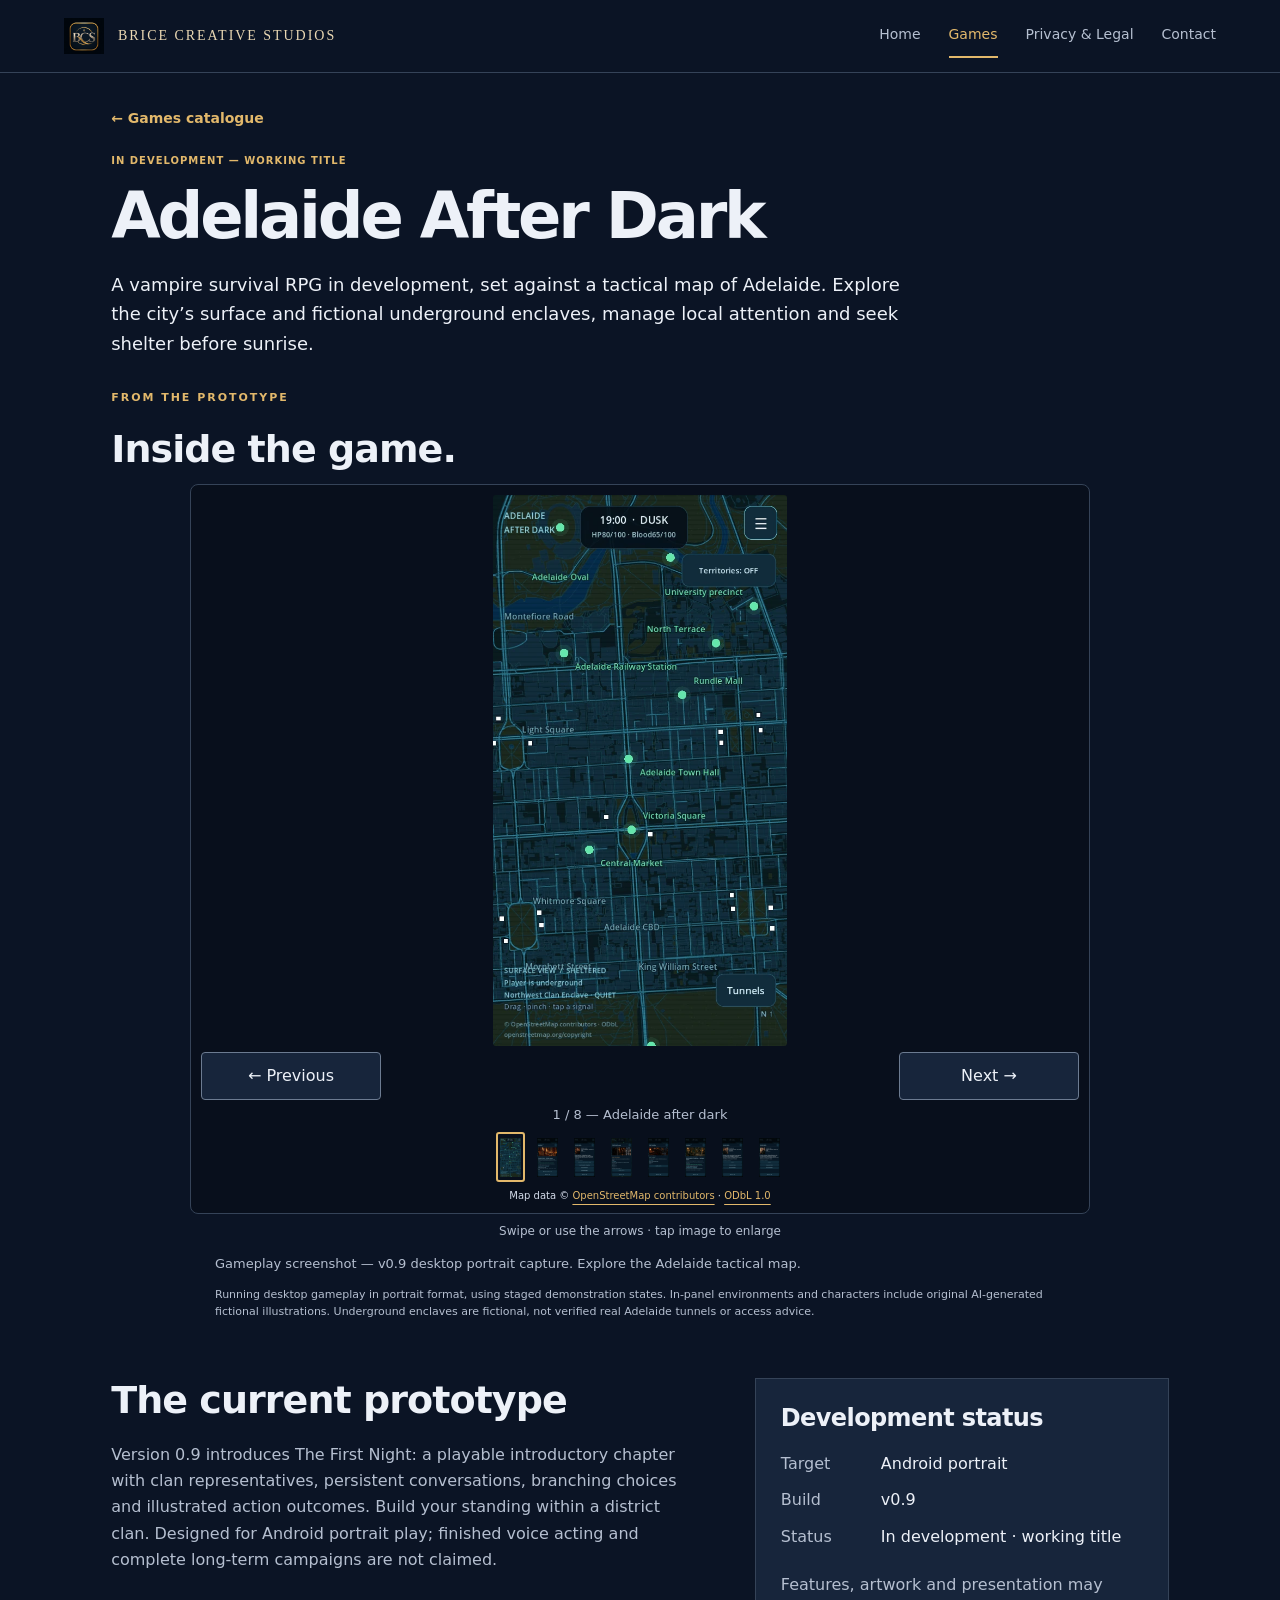
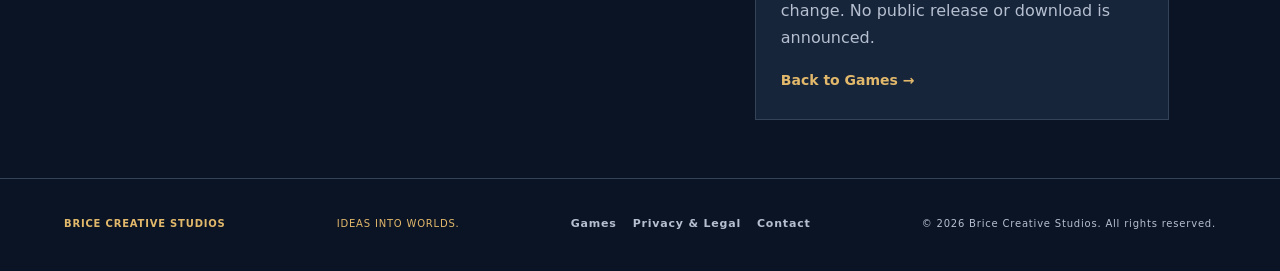
==== adelaide-after-dark.html @ b45603fd "Publish v2.7 with three cleared development game showcases" ====
<!doctype html><html lang="en-AU"><head><meta charset="utf-8"><meta name="viewport" content="width=device-width, initial-scale=1"><meta name="theme-color" content="#101b30"><meta name="description" content="Adelaide After Dark — a Brice Creative Studios game in development, working title."><title>Adelaide After Dark | Brice Creative Studios</title><link rel="stylesheet" href="style.css?v=2.7"><link rel="icon" href="assets/favicon.ico"><script src="showcase-gallery.js?v=2.7" defer></script></head><body><a class="skip-link" href="#main">Skip to content</a><header class="site-header"><a class="brand" href="index.html"><img class="brand-emblem" src="assets/BCS_Official_Emblem_Web.png" width="256" height="231" alt="BCS approved emblem"><span>BRICE CREATIVE STUDIOS</span></a><nav aria-label="Main navigation"><a href="index.html">Home</a><a href="games.html" aria-current="location">Games</a><a href="privacy-legal.html">Privacy &amp; Legal</a><a href="contact.html">Contact</a></nav></header><main id="main"><section class="showcase-intro"><a class="text-link" href="games.html">← Games catalogue</a><p class="eyebrow project-status">IN DEVELOPMENT — WORKING TITLE</p><h1>Adelaide After Dark</h1><p class="lead">A vampire survival RPG in development, set against a tactical map of Adelaide. Explore the city’s surface and fictional underground enclaves, manage local attention and seek shelter before sunrise.</p></section><section class="screenshots showcase-shots" aria-labelledby="screenshots-title"><div class="section-heading"><div><p class="eyebrow">FROM THE PROTOTYPE</p><h2 id="screenshots-title">Inside the game.</h2></div></div><div id="gallery" class="showcase-carousel attributed-gallery" role="region" aria-label="Adelaide After Dark development screenshots" tabindex="0"><a id="gallery-open" class="gallery-stage" href="assets/adelaide-after-dark/01-adelaide-tactical-map.webp" aria-label="Enlarge current screenshot"><img id="gallery-image" src="assets/adelaide-after-dark/01-adelaide-tactical-map.webp" width="540" height="1012" alt="A cyan tactical map of Adelaide with location markers and the night-time status display."></a><div class="gallery-controls"><button id="gallery-prev" type="button" aria-label="Previous screenshot" hidden>← Previous</button><button id="gallery-next" type="button" aria-label="Next screenshot" hidden>Next →</button></div><p id="gallery-caption" class="gallery-caption" aria-live="polite">Adelaide after dark</p><div class="gallery-thumbnails" aria-label="Choose a screenshot"><a class="gallery-thumb" href="assets/adelaide-after-dark/01-adelaide-tactical-map.webp" data-shot="0" data-caption="Adelaide after dark" data-detail="Gameplay screenshot — v0.9 desktop portrait capture. Explore the Adelaide tactical map." aria-label="Show screenshot 1: Adelaide after dark" aria-current="true"><img src="assets/adelaide-after-dark/01-adelaide-tactical-map.webp" width="540" height="1012" alt="A cyan tactical map of Adelaide with location markers and the night-time status display."></a><a class="gallery-thumb" href="assets/adelaide-after-dark/02-founders-court.webp" data-shot="1" data-caption="Founder’s Court" data-detail="Gameplay screenshot — illustrated location panel. Founder’s Court is a fictional underground setting, not a real accessible location." aria-label="Show screenshot 2: Founder’s Court"><img src="assets/adelaide-after-dark/02-founders-court.webp" width="540" height="1012" alt="A candlelit sandstone underground court shown in the game’s location panel."></a><a class="gallery-thumb" href="assets/adelaide-after-dark/04-maeve-rowan.webp" data-shot="2" data-caption="Meet Maeve Rowan" data-detail="Gameplay screenshot — conversation with the Northwest clan representative. Includes original AI-generated fictional character artwork." aria-label="Show screenshot 3: Meet Maeve Rowan"><img src="assets/adelaide-after-dark/04-maeve-rowan.webp" width="540" height="1012" alt="Maeve Rowan’s portrait beside her first mission briefing and response choices."></a><a class="gallery-thumb" href="assets/adelaide-after-dark/06-feeding-outcome.webp" data-shot="3" data-caption="Actions have consequences" data-detail="Gameplay screenshot — an illustrated feeding outcome resolved by the running game. Fictional scene." aria-label="Show screenshot 4: Actions have consequences"><img src="assets/adelaide-after-dark/06-feeding-outcome.webp" width="540" height="1012" alt="An illustrated feeding result with elapsed time and changes to player resources."></a><a class="gallery-thumb" href="assets/adelaide-after-dark/07-underground-shelter.webp" data-shot="4" data-caption="Shelter before sunrise" data-detail="Gameplay screenshot — the result of using the existing Hide action underground. Fictional scene." aria-label="Show screenshot 5: Shelter before sunrise"><img src="assets/adelaide-after-dark/07-underground-shelter.webp" width="540" height="1012" alt="An illustrated underground hiding result with its time and resource consequences."></a><a class="gallery-thumb" href="assets/adelaide-after-dark/03-north-adelaide-enclave.webp" data-shot="5" data-caption="North Adelaide enclave" data-detail="Gameplay screenshot — illustrated location panel for the North Adelaide clan. Fictional environment artwork." aria-label="Show screenshot 6: North Adelaide enclave"><img src="assets/adelaide-after-dark/03-north-adelaide-enclave.webp" width="540" height="1012" alt="The illustrated North Adelaide clan enclave and its location actions."></a><a class="gallery-thumb" href="assets/adelaide-after-dark/05-elias-ward.webp" data-shot="6" data-caption="Meet Elias Ward" data-detail="Gameplay screenshot — conversation with the North Adelaide steward. Includes original AI-generated fictional character artwork." aria-label="Show screenshot 7: Meet Elias Ward"><img src="assets/adelaide-after-dark/05-elias-ward.webp" width="540" height="1012" alt="Elias Ward’s portrait and introductory conversation in the North Adelaide enclave."></a><a class="gallery-thumb" href="assets/adelaide-after-dark/08-lucian-voss.webp" data-shot="7" data-caption="Meet Lucian Voss" data-detail="Gameplay screenshot — conversation with the Northeast clan chamberlain. Includes original AI-generated fictional character artwork." aria-label="Show screenshot 8: Meet Lucian Voss"><img src="assets/adelaide-after-dark/08-lucian-voss.webp" width="540" height="1012" alt="Lucian Voss’s portrait beside his introductory clan conversation."></a></div><p class="map-credit gallery-credit">Map data © <a href="https://www.openstreetmap.org/copyright">OpenStreetMap contributors</a> · <a href="https://opendatacommons.org/licenses/odbl/1-0/">ODbL 1.0</a></p></div><p class="gallery-hint">Swipe or use the arrows · tap image to enlarge</p><p id="shot-detail" class="shot-detail" aria-live="polite">Gameplay screenshot — v0.9 desktop portrait capture. Explore the Adelaide tactical map.</p><p class="capture-disclosure">Running desktop gameplay in portrait format, using staged demonstration states. In-panel environments and characters include original AI-generated fictional illustrations. Underground enclaves are fictional, not verified real Adelaide tunnels or access advice.</p><noscript><p>Open a screenshot link to view the full image.</p></noscript></section><section class="game-details"><div><h2>The current prototype</h2><p>Version 0.9 introduces The First Night: a playable introductory chapter with clan representatives, persistent conversations, branching choices and illustrated action outcomes. Build your standing within a district clan. Designed for Android portrait play; finished voice acting and complete long-term campaigns are not claimed.</p></div><aside><h2>Development status</h2><dl><dt>Target</dt><dd>Android portrait</dd><dt>Build</dt><dd>v0.9</dd><dt>Status</dt><dd>In development · working title</dd></dl><p>Features, artwork and presentation may change. No public release or download is announced.</p><a class="text-link" href="games.html">Back to Games →</a></aside></section></main><dialog id="screenshot-dialog" class="showcase-dialog" aria-labelledby="dialog-title"><div class="dialog-bar"><h2 id="dialog-title">Development screenshot</h2><button id="dialog-close" type="button" aria-label="Close enlarged screenshot">Close ×</button></div><img id="dialog-image" alt=""><div class="gallery-controls"><button id="dialog-prev" type="button" aria-label="Previous enlarged screenshot">← Previous</button><button id="dialog-next" type="button" aria-label="Next enlarged screenshot">Next →</button></div><p id="dialog-caption" class="gallery-caption" aria-live="polite"></p><p class="map-credit dialog-credit">Map data © <a href="https://www.openstreetmap.org/copyright">OpenStreetMap contributors</a> · <a href="https://opendatacommons.org/licenses/odbl/1-0/">ODbL 1.0</a></p></dialog><footer><a href="index.html">BRICE CREATIVE STUDIOS</a><span>IDEAS INTO WORLDS.</span><nav aria-label="Footer navigation"><a href="games.html">Games</a><a href="privacy-legal.html">Privacy &amp; Legal</a><a href="contact.html">Contact</a></nav><small>© 2026 Brice Creative Studios. All rights reserved.</small></footer></body></html>
---- style.css ----
:root{color-scheme:dark;--navy:#101b30;--deep:#0b1425;--panel:#17253b;--gold:#e2b86b;--text:#edf1f8;--muted:#b5bfd0;--line:#354358}*{box-sizing:border-box}html{scroll-behavior:auto}body{margin:0;background:var(--deep);color:var(--text);font:16px/1.65 system-ui,-apple-system,BlinkMacSystemFont,"Segoe UI",Arial,sans-serif}a{color:var(--gold);text-underline-offset:5px}a:hover{color:#ffe0a8}a:focus-visible{outline:3px solid #fff;outline-offset:6px}.skip-link{position:absolute;left:16px;top:-100px;background:var(--gold);color:var(--deep);padding:12px;z-index:3}.skip-link:focus{top:12px}.site-header{max-width:1280px;margin:auto;padding:26px 5%;display:flex;align-items:center;justify-content:space-between;gap:28px;border-bottom:1px solid var(--line)}.brand{display:flex;gap:14px;align-items:center;text-decoration:none;color:var(--text);font-size:12px;line-height:1.4;letter-spacing:.12em;font-weight:750}.monogram{border:1px solid var(--gold);border-radius:50%;width:48px;height:48px;display:grid;place-items:center;color:var(--gold);font:17px Georgia,serif}nav{display:flex;gap:30px;flex-wrap:wrap}nav a{font-size:14px;color:var(--muted);text-decoration:none;padding:8px 0;border-bottom:2px solid transparent}nav a[aria-current=page]{color:var(--gold);border-color:var(--gold)}main{max-width:1160px;margin:auto;padding:0 4%}.eyebrow{color:var(--gold);font-size:11px;letter-spacing:.18em;font-weight:700;margin:0 0 20px}h1,h2,p{margin-top:0}h1{font-size:clamp(48px,6.8vw,88px);line-height:1.04;letter-spacing:-.05em;font-weight:600;margin-bottom:26px}h1 em{font-family:Georgia,serif;font-weight:400;color:var(--gold)}h2{font-size:clamp(26px,3vw,38px);line-height:1.2;font-weight:550;letter-spacing:-.025em;margin-bottom:18px}.lead{font-size:19px;line-height:1.65;max-width:540px;color:var(--text)}.muted{color:var(--muted);max-width:450px}.hero{display:grid;grid-template-columns:1.4fr 1fr;gap:56px;padding:90px 0 92px;align-items:center}.hero-copy .button{margin-top:14px}.studio-seal{aspect-ratio:1;max-width:330px;width:100%;margin:auto;border:1px solid #8c7858;border-radius:50%;display:flex;flex-direction:column;align-items:center;justify-content:center;position:relative;background:radial-gradient(circle,#1d2d43,var(--deep) 72%);outline:1px solid #384052;outline-offset:14px}.studio-seal strong{font:clamp(64px,8vw,104px) Georgia,serif;color:var(--gold);font-weight:400;letter-spacing:-.08em;margin:15px 0}.seal-top,.seal-bottom{font-size:9px;letter-spacing:.16em;color:var(--muted)}.seal-bottom{color:var(--gold)}.button{display:inline-flex;align-items:center;justify-content:space-between;gap:22px;padding:14px 22px;background:var(--gold);border:1px solid var(--gold);color:var(--deep);text-decoration:none;font-size:14px;font-weight:700;border-radius:3px}.button:hover{background:#f4ce8b;color:var(--deep)}.button-outline{background:transparent;color:var(--gold);flex-shrink:0}.text-link{font-size:14px;font-weight:600;text-decoration:none}.text-link span{margin-left:10px}.section-heading{display:flex;justify-content:space-between;align-items:end;gap:20px;margin-bottom:30px}.section-heading h2{margin:0}.game-card{border:1px solid var(--line);background:var(--panel);border-radius:5px;overflow:hidden;display:grid;grid-template-columns:1.15fr 1fr}.game-card img{display:block;width:100%;height:100%;object-fit:cover;min-height:285px}.game-body{padding:34px}.game-meta{display:flex;gap:12px;flex-wrap:wrap;color:var(--gold);font-size:9px;letter-spacing:.1em;margin-bottom:23px}.game-body h2{font-size:30px}.game-body p,.closing p,.legal-row p,.contact-panel p,.contact-aside p{color:var(--muted)}.closing{border-top:1px solid var(--line);margin-top:70px;padding:48px 0 64px;max-width:100%}.closing h2{font-size:30px}.closing p{max-width:600px}.page-intro{padding:76px 0 44px}.page-intro h1{font-size:clamp(48px,6vw,76px)}.catalogue{display:grid;gap:30px}.legal-row{display:flex;align-items:center;justify-content:space-between;gap:40px;padding:32px;border:1px solid var(--line);background:var(--panel);border-radius:5px}.legal-row p{max-width:580px;margin-bottom:0}.legal-row .eyebrow{margin-bottom:14px}.contact-grid{display:grid;grid-template-columns:1.4fr 1fr;gap:24px;margin-bottom:80px}.contact-panel{padding:38px;background:var(--panel);border:1px solid var(--line);border-radius:5px}.contact-panel h2{font-size:26px}.email{font-size:clamp(17px,2.2vw,25px);display:inline-block;overflow-wrap:anywhere;max-width:100%;margin:8px 0 28px;text-decoration:none}.contact-panel p:last-child{margin:0;max-width:460px}.contact-aside{padding:38px 26px}.contact-aside h2{font-size:28px}footer{border-top:1px solid var(--line);max-width:1280px;margin:auto;padding:28px 5%;display:flex;align-items:center;justify-content:space-between;flex-wrap:wrap;gap:18px;color:var(--muted);font-size:10px;letter-spacing:.08em}footer a{text-decoration:none;font-weight:700}footer span{color:var(--gold)}footer small{font-size:10px}/* Existing policy selectors retained for its unchanged HTML. */.policy{max-width:850px}.policy h1{line-height:1.15}.policy h2{letter-spacing:normal}.policy .site-header{max-width:1280px}@media(max-width:760px){.site-header{flex-direction:column;align-items:flex-start;padding:22px 6%;gap:16px}nav{width:100%;justify-content:space-between;gap:10px}nav a{font-size:12px;min-height:44px;display:flex;align-items:center}main{padding:0 6%}.hero{grid-template-columns:1fr;padding:50px 0 58px;gap:45px}.hero h1{font-size:clamp(48px,12vw,76px)}.studio-seal{max-width:220px;margin:12px auto 16px}.studio-seal strong{font-size:70px}.lead{font-size:17px}.game-card{grid-template-columns:1fr}.game-card img{height:auto;min-height:0;aspect-ratio:1024/500}.game-body{padding:25px}.section-heading{align-items:start;flex-direction:column;gap:16px}.section-heading h2{font-size:30px}.closing{margin-top:45px;padding:34px 0 44px}.page-intro{padding:48px 0 26px}.legal-row{flex-direction:column;align-items:start;padding:25px;gap:25px}.contact-grid{grid-template-columns:1fr;gap:0;margin-bottom:44px}.contact-panel{padding:25px}.contact-aside{padding:34px 0 0}footer{padding:24px 6%;flex-direction:column;align-items:flex-start;gap:12px}}@media(prefers-reduced-motion:reduce){html{scroll-behavior:auto}}

/* v2.1: supplied original approved logos, no crop or retouch. */
.brand-emblem{display:block;width:48px;height:auto;flex-shrink:0;object-fit:contain}.studio-logo{width:100%;max-width:353px;margin:auto}.studio-logo img{display:block;width:100%;height:auto;object-fit:contain}@media(max-width:760px){.studio-logo{max-width:300px;margin:12px auto 16px}}
.monogram{display:block;width:48px;height:44px;flex-shrink:0;padding:0;border:0;border-radius:0;font-size:0;background:url("assets/BCS_Official_Emblem_Web.png") center/contain no-repeat}

/* v2.4: Compound Survival catalogue and accessible, dependency-free gallery. */
.game-title{display:flex;align-items:center;gap:16px;margin-bottom:18px}.game-title h2{margin:0}.game-card .game-icon,.game-icon{display:block;width:56px;height:56px;min-height:0;object-fit:contain;border-radius:12px;flex-shrink:0}.game-heading{display:flex;align-items:center;gap:28px;margin-top:32px}.game-heading .large{width:112px;height:112px;border-radius:22px}.game-heading h1{font-size:clamp(42px,6vw,76px)}.game-intro .lead{margin-top:22px}.release-note{border-left:3px solid var(--gold);padding:18px 24px;background:var(--panel);max-width:720px;margin-top:28px}.release-note p{margin:8px 0 0;color:var(--muted)}.feature-art{display:block;width:100%;height:auto;border-radius:5px}.art-caption{font-size:12px;color:var(--muted);margin-top:10px}.game-details{display:grid;grid-template-columns:1.4fr 1fr;gap:64px;padding:58px 0}.game-details p{color:var(--muted)}.game-details aside{padding:25px;background:var(--panel);border:1px solid var(--line)}.game-details aside h2{font-size:24px}dl{display:grid;grid-template-columns:90px 1fr;gap:10px;margin-bottom:22px}dt{color:var(--muted)}dd{margin:0}button{font:inherit;cursor:pointer;color:var(--text);background:var(--panel);border:1px solid #6c7b91;border-radius:4px;min-height:44px;padding:10px 16px}button:hover{border-color:var(--gold);color:var(--gold)}button:focus-visible{outline:3px solid white;outline-offset:4px}[hidden]{display:none!important}.gallery-stage{display:block;max-width:420px;margin:auto;touch-action:pan-y;cursor:zoom-in}.gallery-stage img{display:block;width:100%;height:auto;border:1px solid var(--line);border-radius:6px}.gallery-controls{display:flex;align-items:center;justify-content:space-between;gap:16px;margin:20px 0}.gallery-controls p{font-size:13px;color:var(--muted);text-align:center;margin:0;flex:1}.gallery-thumbnails{display:flex;gap:16px;overflow-x:auto;padding:12px 5px 20px;scroll-snap-type:x mandatory}.gallery-thumb{display:block;flex:0 0 120px;border:2px solid transparent;border-radius:5px;padding:3px;scroll-snap-align:start}.gallery-thumb[aria-current=true]{border-color:var(--gold)}.gallery-thumb img{display:block;width:100%;height:auto;border-radius:3px}.action-links{display:flex;align-items:center;gap:24px;flex-wrap:wrap}dialog{background:var(--deep);color:var(--text);border:1px solid var(--gold);border-radius:8px;padding:16px;width:min(900px,96vw);max-height:95dvh;overflow:auto}dialog::backdrop{background:#000c}.dialog-bar{display:flex;justify-content:space-between;align-items:center;gap:16px;margin-bottom:12px}.dialog-bar h2{font-size:18px;margin:0}#dialog-image{display:block;width:auto;max-width:100%;height:auto;max-height:72dvh;object-fit:contain;margin:auto;touch-action:pan-y}@media(max-width:760px){.game-heading{gap:16px;align-items:flex-start}.game-heading .large{width:76px;height:76px;border-radius:15px}.game-heading h1{font-size:40px}.game-heading .eyebrow{font-size:9px;letter-spacing:.1em;margin-bottom:14px}.game-details{grid-template-columns:1fr;gap:24px;padding:36px 0}.gallery-controls{gap:8px;flex-wrap:wrap}.gallery-controls p{order:3;flex-basis:100%}.gallery-controls button{flex:1}.gallery-thumb{flex-basis:96px}.game-title h2{font-size:26px}.game-card .game-icon{width:48px;height:48px}}

/* v2.5: identity first, artwork first, viewport-bounded gallery. */
.home-header{flex-direction:column;gap:8px;padding:20px 5% 12px;align-items:center}.home-logo{display:block;width:min(420px,100%)}.home-logo img{display:block;width:100%;height:auto}.home-header nav{justify-content:center;gap:32px}.home-intro{text-align:center;padding:24px 0 30px}.home-intro h1{font-size:clamp(24px,3vw,38px);letter-spacing:.02em;margin:0 0 10px}.home-intro p{color:var(--muted);margin:0}.game-card>img{object-fit:contain;min-height:0;height:auto;aspect-ratio:1024/500;align-self:center}.game-card .game-icon{width:64px;height:64px;aspect-ratio:1;min-height:0;object-fit:contain}.game-opening{display:grid;grid-template-columns:1fr 1.1fr;gap:36px;align-items:center;padding:32px 0 36px}.game-heading{margin:0;gap:20px}.game-heading h1{font-size:clamp(38px,4.5vw,64px);margin-bottom:0}.game-heading .eyebrow{font-size:10px;margin-bottom:12px}.game-opening .lead{margin:20px 0 10px;font-size:20px}.game-opening-copy>p:not(.lead){color:var(--muted);margin-bottom:18px}.opening-art{margin:0}.opening-art figcaption{font-size:12px;color:var(--muted);margin-top:8px}.screenshots{padding-top:8px}.screenshots .section-heading{margin-bottom:14px}.capture-note{font-size:13px;color:var(--muted);max-width:820px}.gallery-hint{text-align:center;font-size:12px;color:var(--muted);margin-top:10px}#gallery{height:min(780px,calc(100vh - 24px));height:min(780px,calc(100svh - 24px));height:min(780px,calc(100dvh - 24px));display:grid;grid-template-rows:minmax(100px,1fr) auto auto auto;gap:8px;padding:12px;background:#080f1c;border:1px solid var(--line);border-radius:8px;scroll-margin-top:12px;max-width:900px;margin:auto}.gallery-stage{display:flex;justify-content:center;align-items:center;max-width:none;width:100%;height:100%;min-height:0;margin:0}.gallery-stage img{display:block;width:auto;height:100%;max-width:100%;max-height:100%;object-fit:contain;border:0;border-radius:3px}.gallery-controls{display:flex;flex-wrap:nowrap;gap:12px;margin:0;justify-content:space-between}.gallery-controls button{min-width:112px;min-height:48px;flex:0 1 180px}.gallery-caption{font-size:13px;line-height:1.4;text-align:center;margin:0;color:var(--muted);min-height:20px}.gallery-thumbnails{justify-content:center;gap:12px;overflow-x:auto;padding:0;min-height:58px;scroll-snap-type:none}.gallery-thumb{flex:0 0 38px;height:58px;padding:2px;border-radius:3px}.gallery-thumb img{width:100%;height:100%;object-fit:contain;border-radius:0}#screenshot-dialog{width:min(900px,calc(100vw - 24px));height:calc(100vh - 24px);height:calc(100svh - 24px);height:calc(100dvh - 24px);max-height:calc(100vh - 24px);max-height:calc(100dvh - 24px);padding:12px;overflow:hidden}#screenshot-dialog[open]{display:grid;grid-template-rows:auto minmax(0,1fr) auto auto;gap:10px}.dialog-bar{margin:0;min-height:48px}.dialog-bar h2{font-size:16px}#dialog-close{min-height:48px;min-width:88px}#dialog-image{width:100%;height:100%;min-height:0;max-height:100%;max-width:100%;object-fit:contain}nav a[aria-current=location]{color:var(--gold);border-color:var(--gold)}
@media(max-width:760px){.site-header{padding:14px 6%;gap:8px}.home-header{padding:12px 6% 8px;gap:8px;align-items:center}.home-logo{width:min(290px,100%)}.home-header nav{justify-content:space-between;gap:8px}nav a{font-size:12px;min-height:44px}.home-intro{padding:20px 0 26px}.home-intro h1{font-size:25px}.home-intro p{font-size:14px}.game-opening{grid-template-columns:1fr;gap:22px;padding:24px 0 28px}.game-heading{gap:16px;align-items:center}.game-heading .large{width:80px;height:80px;aspect-ratio:1}.game-heading h1{font-size:38px}.game-heading .eyebrow{font-size:9px;letter-spacing:.08em;margin-bottom:8px}.game-opening .lead{font-size:18px;margin:18px 0 8px}.game-opening-copy>p:not(.lead){font-size:14px;line-height:1.6}.game-opening .button{padding:12px 18px;min-height:48px}.opening-art figcaption{font-size:11px}.screenshots .section-heading h2{font-size:28px}.capture-note{font-size:12px}#gallery{gap:8px;padding:10px}.gallery-controls{gap:12px;flex-wrap:nowrap}.gallery-controls button{min-width:0;min-height:48px;flex:1}.gallery-caption{font-size:12px}.gallery-thumbnails{gap:12px}.gallery-thumb{flex-basis:38px}.game-card .game-icon{width:64px;height:64px}.game-details{padding:32px 0}.game-details aside p{font-size:14px}}

.combat-preview{display:flex;justify-content:center;gap:16px;padding:12px;background:#080f1c;border:1px solid var(--line);border-radius:6px}.combat-preview img{display:block;width:auto;max-width:calc(50% - 8px);height:320px;object-fit:contain;min-width:0}.opening-art figcaption{text-align:center}@media(max-width:760px){.combat-preview{gap:10px;padding:10px}.combat-preview img{height:230px;max-width:calc(50% - 5px)}}


/* v2.6 targeted compact branding and gallery corrections. */
.site-header{display:flex;flex-direction:row;align-items:center;justify-content:space-between;padding:14px 5%;gap:20px}.brand{font-family:Georgia,"Times New Roman",serif;font-size:14px;font-weight:500;letter-spacing:.14em;line-height:1.4;color:#ead8b3}.brand span{color:#ead8b3}.brand-emblem{width:40px;height:auto}.site-header nav{gap:28px}.site-header nav a{min-height:44px;display:flex;align-items:center}.visually-hidden{position:absolute!important;width:1px;height:1px;padding:0;margin:-1px;overflow:hidden;clip:rect(0,0,0,0);white-space:nowrap;border:0}.studio-hero{text-align:center;padding:14px 0 26px;background:radial-gradient(ellipse at 50% 42%,#03080e 0%,#050c17 45%,#0b1425 76%);margin-bottom:10px}.hero-logo-blend{width:min(380px,100%);margin:0 auto}.hero-logo-blend img{display:block;width:100%;height:auto;mask-image:linear-gradient(to right,transparent,#000 5%,#000 95%,transparent),linear-gradient(to bottom,transparent,#000 3%,#000 97%,transparent);mask-composite:intersect;-webkit-mask-image:linear-gradient(to right,transparent,#000 5%,#000 95%,transparent);}.studio-hero p{font-size:15px;color:var(--muted);margin:12px auto 0;max-width:580px;padding:0 12px}.game-opening{display:block;padding:26px 0 18px}.game-opening-copy{max-width:760px}.game-opening-copy>p:last-child{margin-bottom:0}.screenshots{padding-top:8px}.screenshots .section-heading{margin-bottom:12px}.capture-note{font-size:15px;line-height:1.6;margin-bottom:16px;max-width:800px}.capture-disclosure{max-width:750px;text-align:center;color:var(--muted);font-size:11px;line-height:1.5;margin:10px auto 0}.policy-back{font-size:14px;margin:0 0 24px}.policy-return{margin-top:28px}.gallery-caption{line-height:1.4}.gallery-thumbnails{gap:10px}.gallery-thumb{flex-basis:34px;height:54px}.gallery-thumbnails{min-height:54px}#gallery{height:min(730px,calc(100vh - 28px));height:min(730px,calc(100svh - 28px));height:min(730px,calc(100dvh - 28px));gap:6px;padding:10px}.gallery-hint{margin-top:8px}
@media(max-width:760px){.site-header{flex-direction:column;align-items:stretch;gap:6px;padding:12px 6% 8px}.brand{font-size:13px;letter-spacing:.12em;gap:12px;white-space:nowrap}.brand-emblem{width:38px}.site-header nav{width:100%;justify-content:space-between;gap:8px}.site-header nav a{font-size:12px;min-height:44px}.studio-hero{padding:10px 0 22px}.hero-logo-blend{width:min(290px,100%)}.studio-hero p{font-size:14px;line-height:1.6;max-width:330px;margin-top:8px}.game-opening{padding:24px 0 16px}.capture-note{font-size:14px;line-height:1.55;margin-bottom:14px}.screenshots .section-heading h2{font-size:27px}.screenshots .eyebrow{margin-bottom:12px}.gallery-caption{font-size:11px}.capture-disclosure{font-size:11px}.gallery-thumbnails{gap:10px}#gallery{scroll-margin-top:12px}}

/* Fade only empty outer background margins; approved source pixels are unchanged. */
.hero-logo-blend img{-webkit-mask-image:linear-gradient(to right,transparent,#000 8%,#000 92%,transparent),linear-gradient(to bottom,transparent,#000 6%,#000 94%,transparent);-webkit-mask-composite:source-in;mask-image:linear-gradient(to right,transparent,#000 8%,#000 92%,transparent),linear-gradient(to bottom,transparent,#000 6%,#000 94%,transparent);mask-composite:intersect}

/* v2.7: additive development portfolio; approved v2.6 page styles preserved. */
.project-card{grid-template-columns:minmax(0,.8fr) minmax(0,1.2fr)}.project-cover{display:grid;grid-template-rows:minmax(0,1fr) auto;background:#080f1c;min-width:0;padding:16px}.project-cover>a{display:block;height:300px}.project-cover>a img{display:block;width:100%;height:100%;aspect-ratio:auto;min-height:0;object-fit:contain}.project-status{font-size:10px;line-height:1.7;letter-spacing:.1em;color:var(--gold);margin-bottom:14px}.project-card .small{font-size:12px}.showcase-intro{padding:32px 0 22px;max-width:850px}.showcase-intro>.text-link{display:inline-block;margin-bottom:22px}.showcase-intro h1{font-size:clamp(38px,5vw,68px);margin-bottom:20px}.showcase-intro .lead{max-width:800px;font-size:18px;margin-bottom:0}.shot-detail{font-size:13px;color:var(--muted);line-height:1.6;max-width:850px;margin:12px auto}.map-credit{font-size:12px;line-height:1.6;color:#d4dcea;margin:10px 0 14px;overflow-wrap:anywhere}.project-cover .map-credit{font-size:10px;margin:12px 0 0}.dialog-credit{font-size:10px;text-align:center;margin:0}.showcase-dialog[open]{grid-template-rows:auto minmax(0,1fr) auto auto auto}.showcase-shots .capture-disclosure{text-align:left;max-width:850px;margin:8px auto 0}.showcase-shots .single-shot{display:block;height:auto;max-width:1000px;padding:14px}.single-shot .gallery-stage{display:block;height:auto}.single-shot .gallery-stage img{width:100%;height:auto;max-height:65vh;max-height:65dvh;object-fit:contain}.single-shot .gallery-caption{margin-top:12px}.showcase-carousel .gallery-thumbnails{gap:8px}.showcase-carousel .gallery-thumb{flex-basis:29px;height:50px}.showcase-carousel .gallery-thumbnails{min-height:50px}footer nav[aria-label="Footer navigation"]{gap:16px}footer nav[aria-label="Footer navigation"] a{font-size:11px;min-height:32px}
@media(max-width:760px){.project-card{grid-template-columns:1fr}.project-cover>a{height:250px}.project-cover{padding:12px}.showcase-intro{padding:24px 0 20px}.showcase-intro h1{font-size:38px;line-height:1.1}.showcase-intro .lead{font-size:16px;line-height:1.65}.showcase-intro>.text-link{margin-bottom:18px}.showcase-carousel .gallery-thumbnails{gap:6px;justify-content:center}.showcase-carousel .gallery-thumb{flex-basis:27px;height:48px}.showcase-carousel .gallery-thumbnails{min-height:48px}.shot-detail{font-size:12px}.showcase-dialog .gallery-caption{font-size:11px}.map-credit{font-size:11px}.showcase-dialog .dialog-credit{font-size:10px}.showcase-shots .single-shot{padding:10px}}

/* Single-image showcase must override the shared carousel ID sizing. */
#gallery.single-shot{display:block;height:auto}#screenshot-dialog.single-dialog[open]{height:auto;grid-template-rows:auto minmax(0,1fr) auto;max-height:calc(100vh - 24px);max-height:calc(100dvh - 24px)}#screenshot-dialog.single-dialog #dialog-image{height:auto;max-height:calc(100vh - 160px);max-height:calc(100dvh - 160px)}

#screenshot-dialog.single-dialog[open]{height:fit-content;grid-template-rows:auto auto auto;align-content:start}#screenshot-dialog.single-dialog #dialog-image{aspect-ratio:16/9;width:100%;height:auto}

#gallery.attributed-gallery{grid-template-rows:minmax(100px,1fr) auto auto auto auto}.attributed-gallery .gallery-credit{margin:0;text-align:center;font-size:10px;line-height:1.5}

#screenshot-dialog.single-dialog{width:min(1320px,calc(100vw - 24px))}.full-image-link{font-size:13px;margin:10px 0}
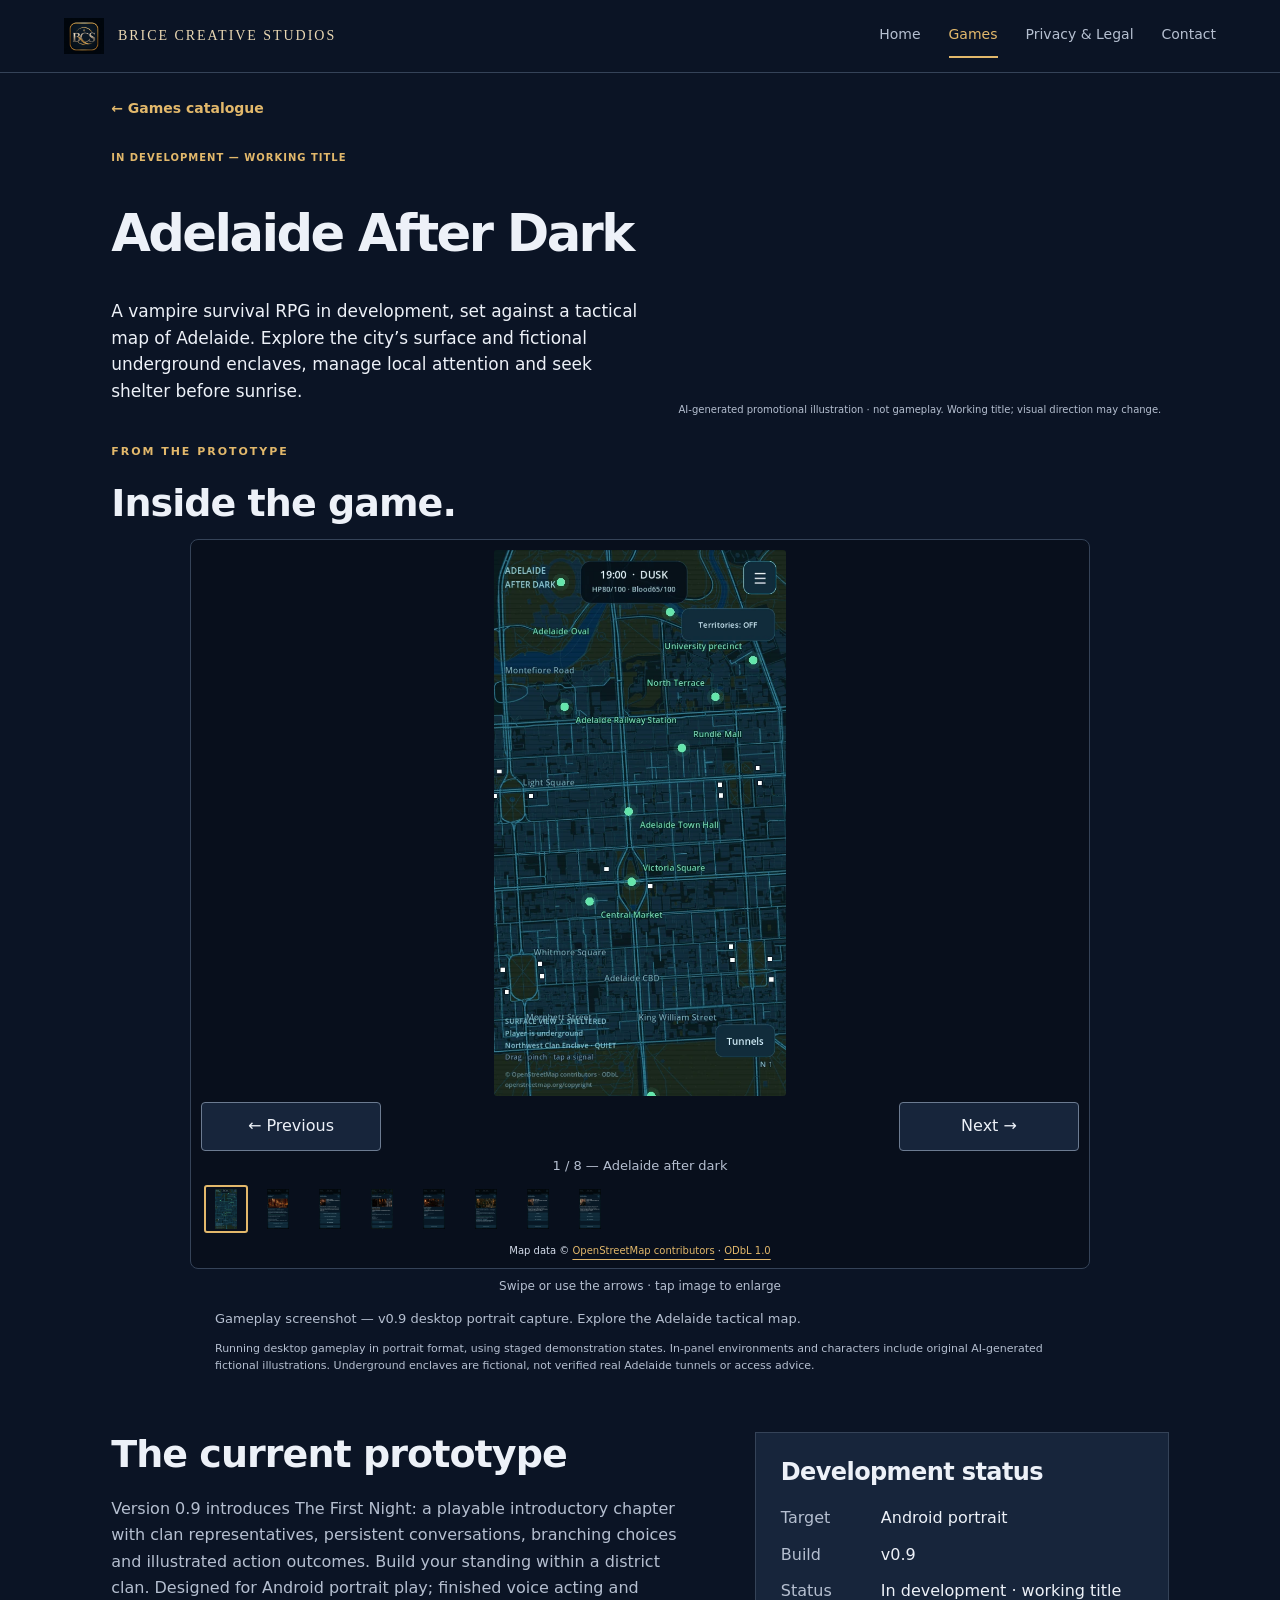
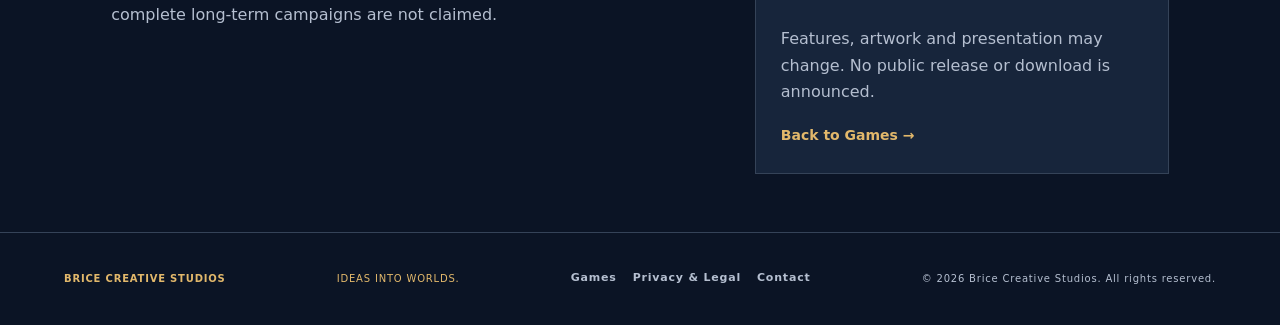
==== commit 5ffbe91e: "Website v2.8: unified promotional covers and gameplay galleries" ====
--- a/adelaide-after-dark.html
+++ b/adelaide-after-dark.html
@@ -1 +1 @@
-<!doctype html><html lang="en-AU"><head><meta charset="utf-8"><meta name="viewport" content="width=device-width, initial-scale=1"><meta name="theme-color" content="#101b30"><meta name="description" content="Adelaide After Dark — a Brice Creative Studios game in development, working title."><title>Adelaide After Dark | Brice Creative Studios</title><link rel="stylesheet" href="style.css?v=2.7"><link rel="icon" href="assets/favicon.ico"><script src="showcase-gallery.js?v=2.7" defer></script></head><body><a class="skip-link" href="#main">Skip to content</a><header class="site-header"><a class="brand" href="index.html"><img class="brand-emblem" src="assets/BCS_Official_Emblem_Web.png" width="256" height="231" alt="BCS approved emblem"><span>BRICE CREATIVE STUDIOS</span></a><nav aria-label="Main navigation"><a href="index.html">Home</a><a href="games.html" aria-current="location">Games</a><a href="privacy-legal.html">Privacy &amp; Legal</a><a href="contact.html">Contact</a></nav></header><main id="main"><section class="showcase-intro"><a class="text-link" href="games.html">← Games catalogue</a><p class="eyebrow project-status">IN DEVELOPMENT — WORKING TITLE</p><h1>Adelaide After Dark</h1><p class="lead">A vampire survival RPG in development, set against a tactical map of Adelaide. Explore the city’s surface and fictional underground enclaves, manage local attention and seek shelter before sunrise.</p></section><section class="screenshots showcase-shots" aria-labelledby="screenshots-title"><div class="section-heading"><div><p class="eyebrow">FROM THE PROTOTYPE</p><h2 id="screenshots-title">Inside the game.</h2></div></div><div id="gallery" class="showcase-carousel attributed-gallery" role="region" aria-label="Adelaide After Dark development screenshots" tabindex="0"><a id="gallery-open" class="gallery-stage" href="assets/adelaide-after-dark/01-adelaide-tactical-map.webp" aria-label="Enlarge current screenshot"><img id="gallery-image" src="assets/adelaide-after-dark/01-adelaide-tactical-map.webp" width="540" height="1012" alt="A cyan tactical map of Adelaide with location markers and the night-time status display."></a><div class="gallery-controls"><button id="gallery-prev" type="button" aria-label="Previous screenshot" hidden>← Previous</button><button id="gallery-next" type="button" aria-label="Next screenshot" hidden>Next →</button></div><p id="gallery-caption" class="gallery-caption" aria-live="polite">Adelaide after dark</p><div class="gallery-thumbnails" aria-label="Choose a screenshot"><a class="gallery-thumb" href="assets/adelaide-after-dark/01-adelaide-tactical-map.webp" data-shot="0" data-caption="Adelaide after dark" data-detail="Gameplay screenshot — v0.9 desktop portrait capture. Explore the Adelaide tactical map." aria-label="Show screenshot 1: Adelaide after dark" aria-current="true"><img src="assets/adelaide-after-dark/01-adelaide-tactical-map.webp" width="540" height="1012" alt="A cyan tactical map of Adelaide with location markers and the night-time status display."></a><a class="gallery-thumb" href="assets/adelaide-after-dark/02-founders-court.webp" data-shot="1" data-caption="Founder’s Court" data-detail="Gameplay screenshot — illustrated location panel. Founder’s Court is a fictional underground setting, not a real accessible location." aria-label="Show screenshot 2: Founder’s Court"><img src="assets/adelaide-after-dark/02-founders-court.webp" width="540" height="1012" alt="A candlelit sandstone underground court shown in the game’s location panel."></a><a class="gallery-thumb" href="assets/adelaide-after-dark/04-maeve-rowan.webp" data-shot="2" data-caption="Meet Maeve Rowan" data-detail="Gameplay screenshot — conversation with the Northwest clan representative. Includes original AI-generated fictional character artwork." aria-label="Show screenshot 3: Meet Maeve Rowan"><img src="assets/adelaide-after-dark/04-maeve-rowan.webp" width="540" height="1012" alt="Maeve Rowan’s portrait beside her first mission briefing and response choices."></a><a class="gallery-thumb" href="assets/adelaide-after-dark/06-feeding-outcome.webp" data-shot="3" data-caption="Actions have consequences" data-detail="Gameplay screenshot — an illustrated feeding outcome resolved by the running game. Fictional scene." aria-label="Show screenshot 4: Actions have consequences"><img src="assets/adelaide-after-dark/06-feeding-outcome.webp" width="540" height="1012" alt="An illustrated feeding result with elapsed time and changes to player resources."></a><a class="gallery-thumb" href="assets/adelaide-after-dark/07-underground-shelter.webp" data-shot="4" data-caption="Shelter before sunrise" data-detail="Gameplay screenshot — the result of using the existing Hide action underground. Fictional scene." aria-label="Show screenshot 5: Shelter before sunrise"><img src="assets/adelaide-after-dark/07-underground-shelter.webp" width="540" height="1012" alt="An illustrated underground hiding result with its time and resource consequences."></a><a class="gallery-thumb" href="assets/adelaide-after-dark/03-north-adelaide-enclave.webp" data-shot="5" data-caption="North Adelaide enclave" data-detail="Gameplay screenshot — illustrated location panel for the North Adelaide clan. Fictional environment artwork." aria-label="Show screenshot 6: North Adelaide enclave"><img src="assets/adelaide-after-dark/03-north-adelaide-enclave.webp" width="540" height="1012" alt="The illustrated North Adelaide clan enclave and its location actions."></a><a class="gallery-thumb" href="assets/adelaide-after-dark/05-elias-ward.webp" data-shot="6" data-caption="Meet Elias Ward" data-detail="Gameplay screenshot — conversation with the North Adelaide steward. Includes original AI-generated fictional character artwork." aria-label="Show screenshot 7: Meet Elias Ward"><img src="assets/adelaide-after-dark/05-elias-ward.webp" width="540" height="1012" alt="Elias Ward’s portrait and introductory conversation in the North Adelaide enclave."></a><a class="gallery-thumb" href="assets/adelaide-after-dark/08-lucian-voss.webp" data-shot="7" data-caption="Meet Lucian Voss" data-detail="Gameplay screenshot — conversation with the Northeast clan chamberlain. Includes original AI-generated fictional character artwork." aria-label="Show screenshot 8: Meet Lucian Voss"><img src="assets/adelaide-after-dark/08-lucian-voss.webp" width="540" height="1012" alt="Lucian Voss’s portrait beside his introductory clan conversation."></a></div><p class="map-credit gallery-credit">Map data © <a href="https://www.openstreetmap.org/copyright">OpenStreetMap contributors</a> · <a href="https://opendatacommons.org/licenses/odbl/1-0/">ODbL 1.0</a></p></div><p class="gallery-hint">Swipe or use the arrows · tap image to enlarge</p><p id="shot-detail" class="shot-detail" aria-live="polite">Gameplay screenshot — v0.9 desktop portrait capture. Explore the Adelaide tactical map.</p><p class="capture-disclosure">Running desktop gameplay in portrait format, using staged demonstration states. In-panel environments and characters include original AI-generated fictional illustrations. Underground enclaves are fictional, not verified real Adelaide tunnels or access advice.</p><noscript><p>Open a screenshot link to view the full image.</p></noscript></section><section class="game-details"><div><h2>The current prototype</h2><p>Version 0.9 introduces The First Night: a playable introductory chapter with clan representatives, persistent conversations, branching choices and illustrated action outcomes. Build your standing within a district clan. Designed for Android portrait play; finished voice acting and complete long-term campaigns are not claimed.</p></div><aside><h2>Development status</h2><dl><dt>Target</dt><dd>Android portrait</dd><dt>Build</dt><dd>v0.9</dd><dt>Status</dt><dd>In development · working title</dd></dl><p>Features, artwork and presentation may change. No public release or download is announced.</p><a class="text-link" href="games.html">Back to Games →</a></aside></section></main><dialog id="screenshot-dialog" class="showcase-dialog" aria-labelledby="dialog-title"><div class="dialog-bar"><h2 id="dialog-title">Development screenshot</h2><button id="dialog-close" type="button" aria-label="Close enlarged screenshot">Close ×</button></div><img id="dialog-image" alt=""><div class="gallery-controls"><button id="dialog-prev" type="button" aria-label="Previous enlarged screenshot">← Previous</button><button id="dialog-next" type="button" aria-label="Next enlarged screenshot">Next →</button></div><p id="dialog-caption" class="gallery-caption" aria-live="polite"></p><p class="map-credit dialog-credit">Map data © <a href="https://www.openstreetmap.org/copyright">OpenStreetMap contributors</a> · <a href="https://opendatacommons.org/licenses/odbl/1-0/">ODbL 1.0</a></p></dialog><footer><a href="index.html">BRICE CREATIVE STUDIOS</a><span>IDEAS INTO WORLDS.</span><nav aria-label="Footer navigation"><a href="games.html">Games</a><a href="privacy-legal.html">Privacy &amp; Legal</a><a href="contact.html">Contact</a></nav><small>© 2026 Brice Creative Studios. All rights reserved.</small></footer></body></html>+<!doctype html><html lang="en-AU"><head><meta charset="utf-8"><meta name="viewport" content="width=device-width, initial-scale=1"><meta name="theme-color" content="#101b30"><meta name="description" content="Adelaide After Dark — a Brice Creative Studios game in development, working title."><title>Adelaide After Dark | Brice Creative Studios</title><link rel="stylesheet" href="style.css?v=2.8"><link rel="icon" href="assets/favicon.ico"><script src="showcase-gallery.js?v=2.8" defer></script></head><body><a class="skip-link" href="#main">Skip to content</a><header class="site-header"><a class="brand" href="index.html"><img class="brand-emblem" src="assets/BCS_Official_Emblem_Web.png" width="256" height="231" alt="BCS approved emblem"><span>BRICE CREATIVE STUDIOS</span></a><nav aria-label="Main navigation"><a href="index.html">Home</a><a href="games.html" aria-current="location">Games</a><a href="privacy-legal.html">Privacy &amp; Legal</a><a href="contact.html">Contact</a></nav></header><main id="main"><section class="showcase-intro"><a class="text-link" href="games.html">← Games catalogue</a><p class="eyebrow project-status">IN DEVELOPMENT — WORKING TITLE</p><h1>Adelaide After Dark</h1><p class="lead">A vampire survival RPG in development, set against a tactical map of Adelaide. Explore the city’s surface and fictional underground enclaves, manage local attention and seek shelter before sunrise.</p><figure class="showcase-promo"><picture><source media="(max-width: 760px)" srcset="assets/adelaide-after-dark/adelaide-after-dark-cover-mobile.webp"><img src="assets/adelaide-after-dark/adelaide-after-dark-cover-desktop.webp" width="1672" height="941" alt="Adelaide After Dark working-title promotional illustration: a vampire beside a fictional underground doorway in a moonlit city." loading="lazy"></picture><figcaption>AI-generated promotional illustration · not gameplay. Working title; visual direction may change.</figcaption></figure></section><section class="screenshots showcase-shots" aria-labelledby="screenshots-title"><div class="section-heading"><div><p class="eyebrow">FROM THE PROTOTYPE</p><h2 id="screenshots-title">Inside the game.</h2></div></div><div id="gallery" class="showcase-carousel attributed-gallery" role="region" aria-label="Adelaide After Dark development screenshots" tabindex="0"><a id="gallery-open" class="gallery-stage" href="assets/adelaide-after-dark/01-adelaide-tactical-map.webp" aria-label="Enlarge current screenshot"><img id="gallery-image" src="assets/adelaide-after-dark/01-adelaide-tactical-map.webp" width="540" height="1012" alt="A cyan tactical map of Adelaide with location markers and the night-time status display."></a><div class="gallery-controls"><button id="gallery-prev" type="button" aria-label="Previous screenshot" hidden>← Previous</button><button id="gallery-next" type="button" aria-label="Next screenshot" hidden>Next →</button></div><p id="gallery-caption" class="gallery-caption" aria-live="polite">Adelaide after dark</p><div class="gallery-thumbnails" aria-label="Choose a screenshot"><a class="gallery-thumb" href="assets/adelaide-after-dark/01-adelaide-tactical-map.webp" data-shot="0" data-caption="Adelaide after dark" data-detail="Gameplay screenshot — v0.9 desktop portrait capture. Explore the Adelaide tactical map." aria-label="Show screenshot 1: Adelaide after dark" aria-current="true"><img src="assets/adelaide-after-dark/01-adelaide-tactical-map.webp" width="540" height="1012" alt="A cyan tactical map of Adelaide with location markers and the night-time status display."></a><a class="gallery-thumb" href="assets/adelaide-after-dark/02-founders-court.webp" data-shot="1" data-caption="Founder’s Court" data-detail="Gameplay screenshot — illustrated location panel. Founder’s Court is a fictional underground setting, not a real accessible location." aria-label="Show screenshot 2: Founder’s Court"><img src="assets/adelaide-after-dark/02-founders-court.webp" width="540" height="1012" alt="A candlelit sandstone underground court shown in the game’s location panel."></a><a class="gallery-thumb" href="assets/adelaide-after-dark/04-maeve-rowan.webp" data-shot="2" data-caption="Meet Maeve Rowan" data-detail="Gameplay screenshot — conversation with the Northwest clan representative. Includes original AI-generated fictional character artwork." aria-label="Show screenshot 3: Meet Maeve Rowan"><img src="assets/adelaide-after-dark/04-maeve-rowan.webp" width="540" height="1012" alt="Maeve Rowan’s portrait beside her first mission briefing and response choices."></a><a class="gallery-thumb" href="assets/adelaide-after-dark/06-feeding-outcome.webp" data-shot="3" data-caption="Actions have consequences" data-detail="Gameplay screenshot — an illustrated feeding outcome resolved by the running game. Fictional scene." aria-label="Show screenshot 4: Actions have consequences"><img src="assets/adelaide-after-dark/06-feeding-outcome.webp" width="540" height="1012" alt="An illustrated feeding result with elapsed time and changes to player resources."></a><a class="gallery-thumb" href="assets/adelaide-after-dark/07-underground-shelter.webp" data-shot="4" data-caption="Shelter before sunrise" data-detail="Gameplay screenshot — the result of using the existing Hide action underground. Fictional scene." aria-label="Show screenshot 5: Shelter before sunrise"><img src="assets/adelaide-after-dark/07-underground-shelter.webp" width="540" height="1012" alt="An illustrated underground hiding result with its time and resource consequences."></a><a class="gallery-thumb" href="assets/adelaide-after-dark/03-north-adelaide-enclave.webp" data-shot="5" data-caption="North Adelaide enclave" data-detail="Gameplay screenshot — illustrated location panel for the North Adelaide clan. Fictional environment artwork." aria-label="Show screenshot 6: North Adelaide enclave"><img src="assets/adelaide-after-dark/03-north-adelaide-enclave.webp" width="540" height="1012" alt="The illustrated North Adelaide clan enclave and its location actions."></a><a class="gallery-thumb" href="assets/adelaide-after-dark/05-elias-ward.webp" data-shot="6" data-caption="Meet Elias Ward" data-detail="Gameplay screenshot — conversation with the North Adelaide steward. Includes original AI-generated fictional character artwork." aria-label="Show screenshot 7: Meet Elias Ward"><img src="assets/adelaide-after-dark/05-elias-ward.webp" width="540" height="1012" alt="Elias Ward’s portrait and introductory conversation in the North Adelaide enclave."></a><a class="gallery-thumb" href="assets/adelaide-after-dark/08-lucian-voss.webp" data-shot="7" data-caption="Meet Lucian Voss" data-detail="Gameplay screenshot — conversation with the Northeast clan chamberlain. Includes original AI-generated fictional character artwork." aria-label="Show screenshot 8: Meet Lucian Voss"><img src="assets/adelaide-after-dark/08-lucian-voss.webp" width="540" height="1012" alt="Lucian Voss’s portrait beside his introductory clan conversation."></a></div><p class="map-credit gallery-credit">Map data © <a href="https://www.openstreetmap.org/copyright">OpenStreetMap contributors</a> · <a href="https://opendatacommons.org/licenses/odbl/1-0/">ODbL 1.0</a></p></div><p class="gallery-hint">Swipe or use the arrows · tap image to enlarge</p><p id="shot-detail" class="shot-detail" aria-live="polite">Gameplay screenshot — v0.9 desktop portrait capture. Explore the Adelaide tactical map.</p><p class="capture-disclosure">Running desktop gameplay in portrait format, using staged demonstration states. In-panel environments and characters include original AI-generated fictional illustrations. Underground enclaves are fictional, not verified real Adelaide tunnels or access advice.</p><noscript><p>Open a screenshot link to view the full image.</p></noscript></section><section class="game-details"><div><h2>The current prototype</h2><p>Version 0.9 introduces The First Night: a playable introductory chapter with clan representatives, persistent conversations, branching choices and illustrated action outcomes. Build your standing within a district clan. Designed for Android portrait play; finished voice acting and complete long-term campaigns are not claimed.</p></div><aside><h2>Development status</h2><dl><dt>Target</dt><dd>Android portrait</dd><dt>Build</dt><dd>v0.9</dd><dt>Status</dt><dd>In development · working title</dd></dl><p>Features, artwork and presentation may change. No public release or download is announced.</p><a class="text-link" href="games.html">Back to Games →</a></aside></section></main><dialog id="screenshot-dialog" class="showcase-dialog" aria-labelledby="dialog-title"><div class="dialog-bar"><h2 id="dialog-title">Development screenshot</h2><button id="dialog-close" type="button" aria-label="Close enlarged screenshot">Close ×</button></div><img id="dialog-image" alt=""><div class="gallery-controls"><button id="dialog-prev" type="button" aria-label="Previous enlarged screenshot">← Previous</button><button id="dialog-next" type="button" aria-label="Next enlarged screenshot">Next →</button></div><p id="dialog-caption" class="gallery-caption" aria-live="polite"></p><p class="map-credit dialog-credit">Map data © <a href="https://www.openstreetmap.org/copyright">OpenStreetMap contributors</a> · <a href="https://opendatacommons.org/licenses/odbl/1-0/">ODbL 1.0</a></p></dialog><footer><a href="index.html">BRICE CREATIVE STUDIOS</a><span>IDEAS INTO WORLDS.</span><nav aria-label="Footer navigation"><a href="games.html">Games</a><a href="privacy-legal.html">Privacy &amp; Legal</a><a href="contact.html">Contact</a></nav><small>© 2026 Brice Creative Studios. All rights reserved.</small></footer></body></html>
--- a/style.css
+++ b/style.css
@@ -33,3 +33,48 @@
 #gallery.attributed-gallery{grid-template-rows:minmax(100px,1fr) auto auto auto auto}.attributed-gallery .gallery-credit{margin:0;text-align:center;font-size:10px;line-height:1.5}
 
 #screenshot-dialog.single-dialog{width:min(1320px,calc(100vw - 24px))}.full-image-link{font-size:13px;margin:10px 0}
+
+/* v2.8: unified promotional covers and stable screenshot interactions. */
+.catalogue .game-card{grid-template-columns:minmax(0,1fr) minmax(0,1fr)}
+.catalogue .project-cover{display:block;padding:0;background:#080f1c;align-self:center}
+.catalogue .cover-link,.catalogue .project-cover>.cover-link{display:block;width:100%;height:auto;aspect-ratio:16/9;background:#080f1c;overflow:hidden;border-radius:4px}
+.cover-link picture{display:block;width:100%;height:100%}
+.catalogue .cover-link img,.catalogue .project-cover>.cover-link img{display:block;width:100%;height:100%;min-height:0;aspect-ratio:auto;object-fit:contain;transition:filter .18s}
+.cover-link:hover img{filter:brightness(1.08)}
+.cover-link:focus-visible{outline:3px solid #ead8b3;outline-offset:4px}
+.showcase-intro{max-width:none;display:grid;grid-template-columns:1.1fr 1fr;column-gap:28px;align-items:center;padding:24px 0 18px}
+.showcase-intro>.text-link{grid-column:1/-1;margin-bottom:16px}
+.showcase-intro>.project-status,.showcase-intro>h1,.showcase-intro>.lead{grid-column:1}
+.showcase-intro>h1{font-size:clamp(34px,4vw,54px);margin-bottom:12px}
+.showcase-intro>.lead{font-size:17px;line-height:1.55}
+.showcase-promo{margin:0;min-width:0}
+.showcase-intro>.showcase-promo{grid-column:2;grid-row:2/5}
+.showcase-promo picture,.showcase-promo img{display:block;width:100%;height:auto;max-height:260px;object-fit:contain}
+.showcase-promo figcaption{font-size:10px;line-height:1.5;color:var(--muted);margin-top:6px}
+.game-opening{display:grid;grid-template-columns:1.1fr 1fr;gap:16px 28px;align-items:center}
+.catalogue-return{grid-column:1/-1;font-size:13px}
+#gallery .gallery-thumbnails{justify-content:flex-start;max-width:100%;min-width:0;overflow-x:auto;padding:2px 3px 4px}
+#gallery .gallery-thumb{flex:0 0 44px;height:48px;min-width:44px;touch-action:manipulation}
+#gallery.landscape-gallery{height:auto;grid-template-rows:auto auto auto auto;max-width:1000px}
+.landscape-gallery .gallery-stage{aspect-ratio:16/9;height:auto;max-height:60dvh}
+.landscape-gallery .gallery-stage img{width:100%;height:100%;aspect-ratio:16/9;object-fit:contain}
+.gallery-stage,#dialog-image{touch-action:pan-y;user-select:none;-webkit-user-select:none;-webkit-user-drag:none}
+.gallery-controls button,#dialog-close{touch-action:manipulation}
+#screenshot-dialog:not(.single-dialog)[open]{position:fixed;margin:auto;grid-template-rows:auto minmax(0,1fr) auto auto;align-content:stretch}
+#screenshot-dialog.showcase-dialog[open]{grid-template-rows:auto minmax(0,1fr) auto auto}
+#screenshot-dialog:has(.dialog-credit)[open]{grid-template-rows:auto minmax(0,1fr) auto auto auto}
+#screenshot-dialog #dialog-image{width:100%;height:100%;aspect-ratio:auto;min-height:0;max-height:100%;object-fit:contain;transform:none}
+@media(max-width:760px){
+.catalogue .game-card{grid-template-columns:1fr}
+.showcase-intro{display:block;padding:20px 0 14px}
+.showcase-intro>h1{font-size:36px;margin-bottom:12px}
+.showcase-intro>.lead{font-size:15px;line-height:1.6;margin-bottom:14px}
+.showcase-intro>.project-status{margin-bottom:10px}
+.showcase-promo img{max-height:195px}
+.showcase-promo figcaption{font-size:10px;margin-top:4px}
+.game-opening{grid-template-columns:1fr;gap:14px}
+.game-opening .showcase-promo img{max-height:185px}
+#gallery.landscape-gallery .gallery-stage{max-height:54dvh}
+#gallery .gallery-thumbnails{gap:8px}
+}
+@media(prefers-reduced-motion:reduce){.cover-link img{transition:none}}
